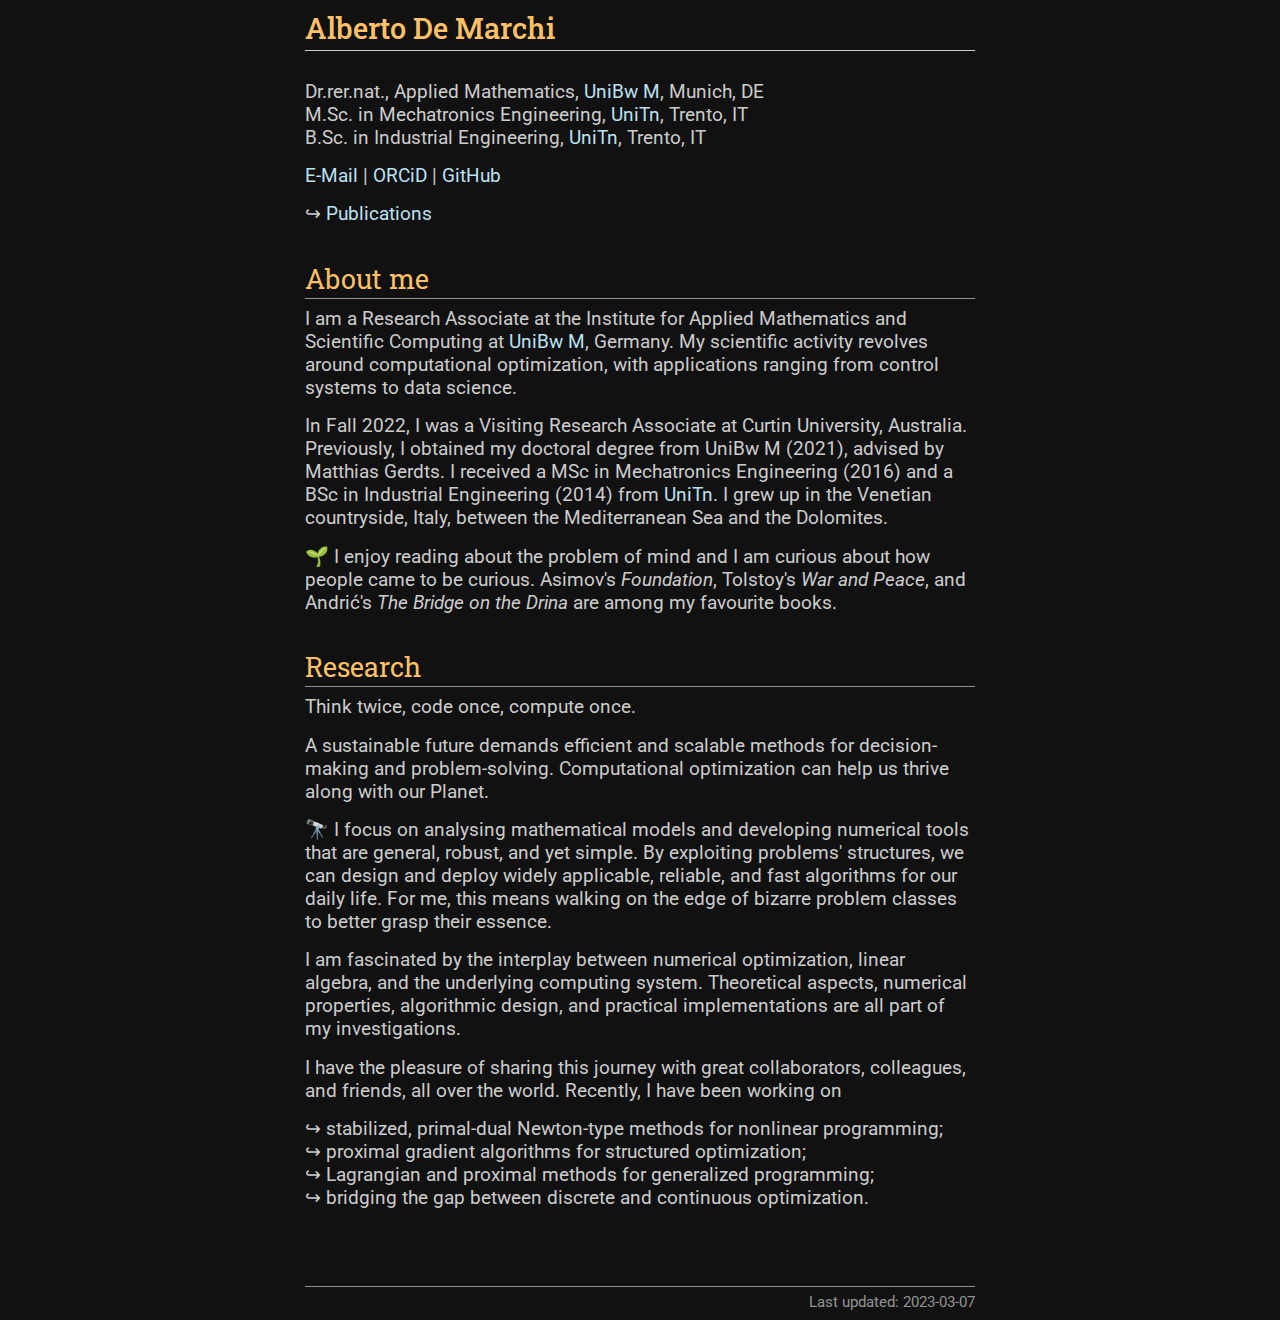
==== index.html @ a65fe492 "minor change home" ====
<!DOCTYPE html>
<html lang="en">

  <head>
    <meta charset="UTF-8">
    <meta name="viewport" content="width=device-width,initial-scale=1.0">
    <meta http-equiv="X-UA-Compatible" content="ie=edge">
    <link rel="stylesheet" href="css/style.css">
		<link rel="apple-touch-icon" sizes="180x180" href="img/apple-touch-icon.png">
		<link rel="icon" type="image/png" sizes="32x32" href="img/favicon-32x32.png">
		<link rel="icon" type="image/png" sizes="16x16" href="img/favicon-16x16.png">
		<link rel="manifest" href="img/site.webmanifest">
		<meta name="theme-color" content="#ffffff">
    <title>Alberto De Marchi</title>
  </head>

<body>

<div id="layout-content">

<div id="toptitle">
	<a href="index.html"><h1>Alberto De Marchi</h1></a>
</div>

<p>
	Dr.rer.nat., Applied Mathematics, <a href="https://www.unibw.de/home">UniBw M</a>, Munich, DE <br />
	M.Sc. in Mechatronics Engineering, <a href="https://www.dii.unitn.it/">UniTn</a>, Trento, IT <br />
	B.Sc. in Industrial Engineering, <a href="https://www.dii.unitn.it/">UniTn</a>, Trento, IT
</p>
<p>
	<a href="mailto:aldmarchi@gmail.com">E-Mail</a> |
  <a href="https://orcid.org/0000-0002-3545-6898">ORCiD</a> |
	<!--<a href="https://scholar.google.com/citations?hl=en&user=_fYtFysAAAAJ&view_op=list_works&sortby=pubdate">Google Scholar</a> |-->
	<a href="https://www.github.com/aldma">GitHub</a>
</p>

<p>
	&#8618; <a href="publications.html"> Publications </a>
	<!--&#8618; <a href="teaching.html"> Teaching </a>  <br>-->
	<!--&#8618; <a href="software.html"> Software </a>-->
</p>

<h2>About me</h2>

<p>
	I am a Research Associate at the Institute for Applied Mathematics and Scientific Computing at <a href="https://www.unibw.de/lrt1">UniBw M</a>, Germany.
	My scientific activity revolves around computational optimization, with applications ranging from control systems to data science.
</p>
<p>
	In Fall 2022, I was a Visiting Research Associate at Curtin University, Australia.
	Previously, I obtained my doctoral degree from UniBw M (2021), advised by Matthias Gerdts.
	I received a MSc in Mechatronics Engineering (2016) and a BSc in Industrial Engineering (2014) from <a href="https://www.dii.unitn.it/">UniTn</a>.
	I grew up in the Venetian countryside, Italy, between the Mediterranean Sea and the Dolomites.
</p>
<p>
	&#x1F331; I enjoy reading about the problem of mind and I am curious about how people came to be curious. Asimov's <em>Foundation</em>,
	Tolstoy's <em>War and Peace</em>, and Andrić's <em>The Bridge on the Drina</em> are among my favourite books.
</p>

<h2>Research</h2>

<p>
	Think twice, code once, compute once.
</p>
<p>
	A sustainable future demands efficient and scalable methods for decision-making and problem-solving.
	Computational optimization can help us thrive along with our Planet.
</p>
<p>
	&#x1F52D;
	I focus on analysing mathematical models and developing numerical tools that are general, robust, and yet simple.
	By exploiting problems' structures, we can design and deploy widely applicable, reliable, and fast algorithms for our daily life.
	For me, this means walking on the edge of bizarre problem classes to better grasp their essence.
</p>
<p>
	I am fascinated by the interplay between numerical optimization, linear algebra, and the underlying computing system.
	Theoretical aspects, numerical properties, algorithmic design, and practical implementations are all part of my investigations.
</p>
<p>
	I have the pleasure of sharing this journey with great collaborators, colleagues, and friends, all over the world.
	Recently, I have been working on
	<p>
		&#8618; stabilized, primal-dual Newton-type methods for nonlinear programming; <br>
		&#8618; proximal gradient algorithms for structured optimization; <br>
		&#8618; Lagrangian and proximal methods for generalized programming; <br>
		&#8618; bridging the gap between discrete and continuous optimization.
	</p>
</p>

<div id="footer" align=right>
	<a>Last updated: 2023-03-07</a>
</div>

</div>

</body>
</html>
---- css/style.css ----
@import url('https://fonts.googleapis.com/css2?family=Roboto+Slab&display=swap');
@import url('https://fonts.googleapis.com/css2?family=Roboto&display=swap');

body {
	background-color: #111111;
	color: #cccccc;
	font-family: 'Roboto', sans-serif;
	font-size: 1.2em;
	padding-bottom: 8px;
	margin: 0;
}

#layout-content {
	padding-top: 0.0em;
	padding-left: 1.0em;
	padding-right: 1.0em;
	border: none;
	background: #111111;
	text-align: left;
	vertical-align: top;
	max-width: 670px;
	margin: 0 auto;
}

/* #ffc167; very light orange */
/* #bce2f2; very soft blue */
/* #939393; suva grey */

a {
	color: #bce2f2; /* very soft blue */
	text-decoration: none;
}

a:hover {
	color: #ffc167; /* very light orange */
	cursor: pointer;
}

div#toptitle {
	padding-bottom: 0.2em;
	margin-bottom: 1.5em;
	border-bottom: 1px solid
}

div#toptitle + h2, div#toptitle + h3 {
	margin-top: -0.7em;
}

em {
	font-style: italic;
}

h1, h2, h3, h4, h5, h6 {
	font-family: 'Roboto Slab', serif;
	color: #ffc167; /* very light orange */
	font-weight: normal;
}

h1, h2, h3 {
	margin-top: 0.7em;
	margin-bottom: 0.3em;
	padding-bottom: 0.2em;
	line-height: 1.0;
	padding-top: 0.5em;
	border-bottom: 1px solid #939393; /* suva grey */
}

h1 {
	font-size: 150%;
	font-weight: 500;
}

h2 {
	padding-top: 0.8em;
	font-size: 140%;
}

h2 + h3 {
	padding-top: 0.2em;
}

h3 {
	font-size: 120%;
	border-bottom: none;
}

h4, h5, h6 {
	color: #939393; /* suva grey */
}

p {
	margin-top: 0.0em;
	margin-bottom: 0.8em;
	padding: 0;
	/*line-height: 1.3;*/
}

div#footer {
	border-top: 1pt solid #939393; /* suva grey */
	padding-top: 0.1em;
	margin-top: 4.0em;
}

div#footer a {
	font-size: 80%;
	color: #939393; /* suva grey */
}

dl {
	margin-top: 0.2em;
	padding-top: 0;
	margin-bottom: 0.8em;
}

dt {
	margin-top: 0.5em;
	margin-bottom: 0;
}

dl {
	margin-left: 20px;
}

dd > *:first-child {
	margin-top: 0;
}

dd p {
	margin-bottom: 0.3em;
}

#layout-content h1:first-child, #layout-content h2:first-child, #layout-content h3:first-child {
	margin-top: -0.7em;
}

div#toptitle h1, #layout-content div#toptitle h1 {
	margin-bottom: 0.0em;
	padding-bottom: 0.1em;
	padding-top: 0;
	margin-top: 0.5em;
	border-bottom: none;
}

.bib-info {
	font-size: 0.8em;
	color: #939393; /* suva grey */
}

.bib-title {
	font-size: 1em;
	font-style: normal;
	margin-top: 0.5ex;
}

.author {
	font-style: normal;
	font-variant: small-caps;
	text-transform: lowercase;
	font-size: 1.2em;
}

.bib-links {
    white-space: nowrap;
}

div.bib-abstract {
    font-size: 0.8em;
    font-weight: normal;
    display: none;
    margin-top: 1ex;
    margin-bottom: 1ex;
    padding: 0 8pt;
    margin-left: 2pt;
    border-left: 1pt solid #939393; /* suva grey */
}

div.bib-bibtex {
	font-family: monospace;
    font-size: 0.8em;
    font-weight: normal;
}
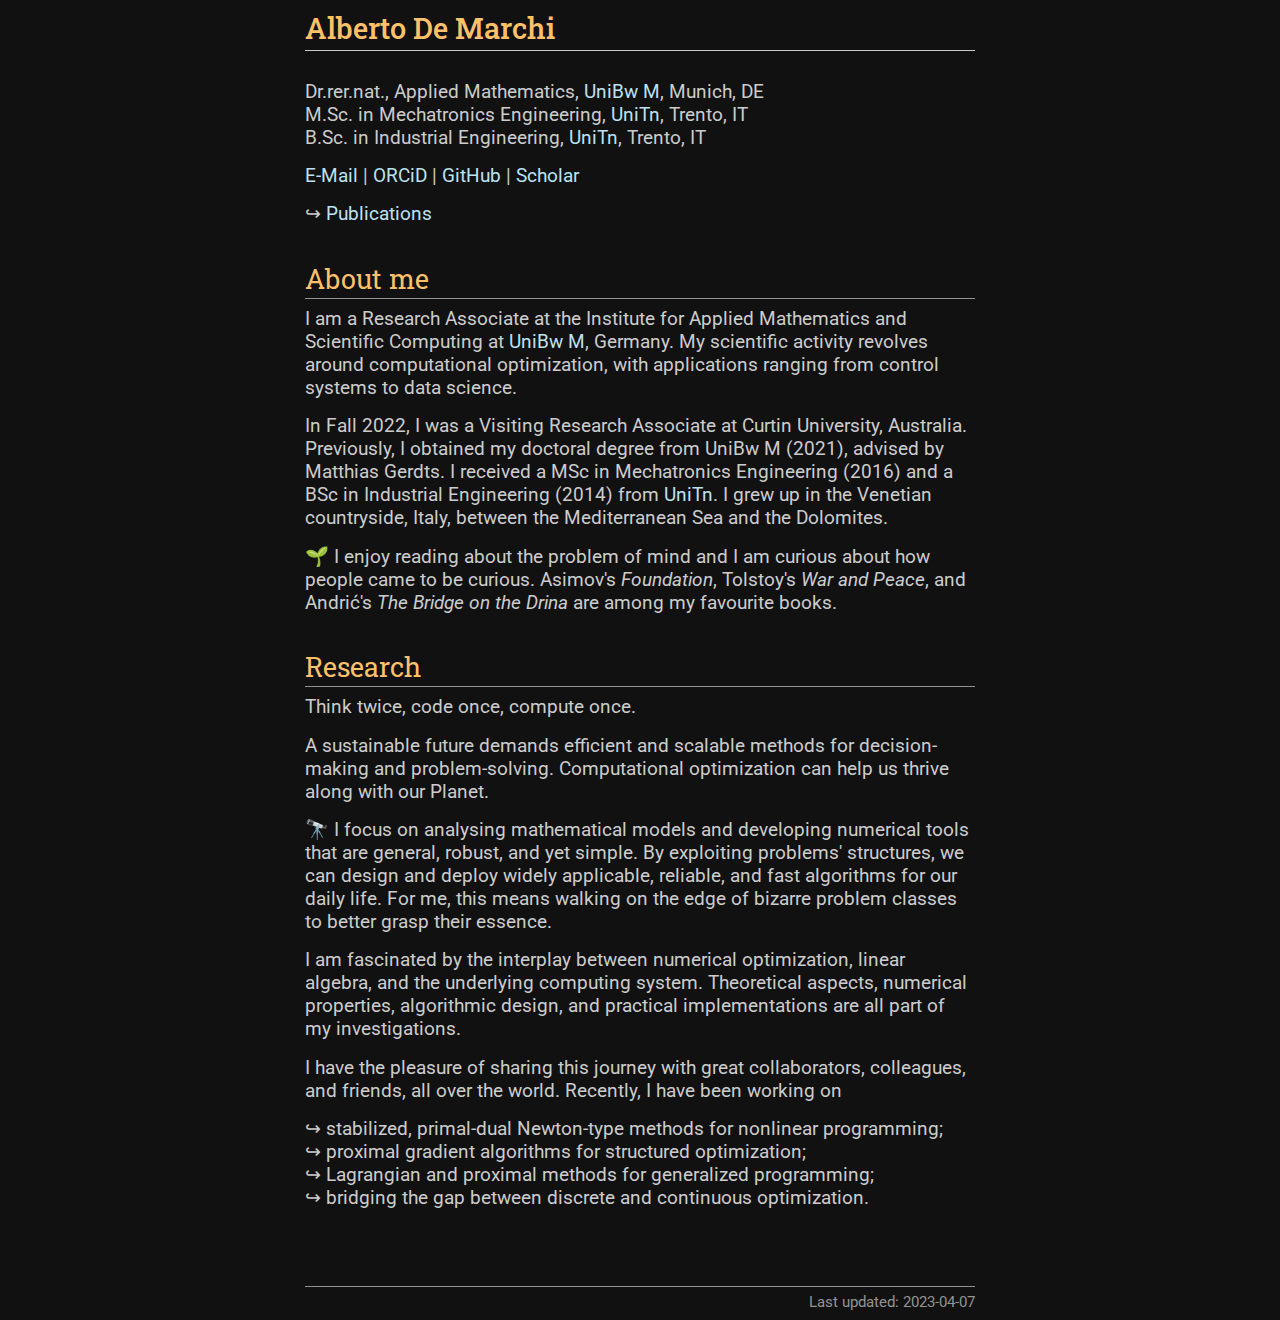
==== commit fc572ea7: "add link to Google Scholar" ====
--- a/index.html
+++ b/index.html
@@ -29,9 +29,9 @@
 </p>
 <p>
 	<a href="mailto:aldmarchi@gmail.com">E-Mail</a> |
-  <a href="https://orcid.org/0000-0002-3545-6898">ORCiD</a> |
-	<!--<a href="https://scholar.google.com/citations?hl=en&user=_fYtFysAAAAJ&view_op=list_works&sortby=pubdate">Google Scholar</a> |-->
-	<a href="https://www.github.com/aldma">GitHub</a>
+  	<a href="https://orcid.org/0000-0002-3545-6898" target="_blank" rel="noopener noreferrer">ORCiD</a> |
+	<a href="https://www.github.com/aldma" target="_blank" rel="noopener noreferrer">GitHub</a> |
+	<a href="https://scholar.google.com/citations?user=_fYtFysAAAAJ&hl=en" target="_blank" rel="noopener noreferrer">Scholar</a>
 </p>
 
 <p>
@@ -88,7 +88,7 @@
 </p>
 
 <div id="footer" align=right>
-	<a>Last updated: 2023-03-07</a>
+	<a>Last updated: 2023-04-07</a>
 </div>
 
 </div>
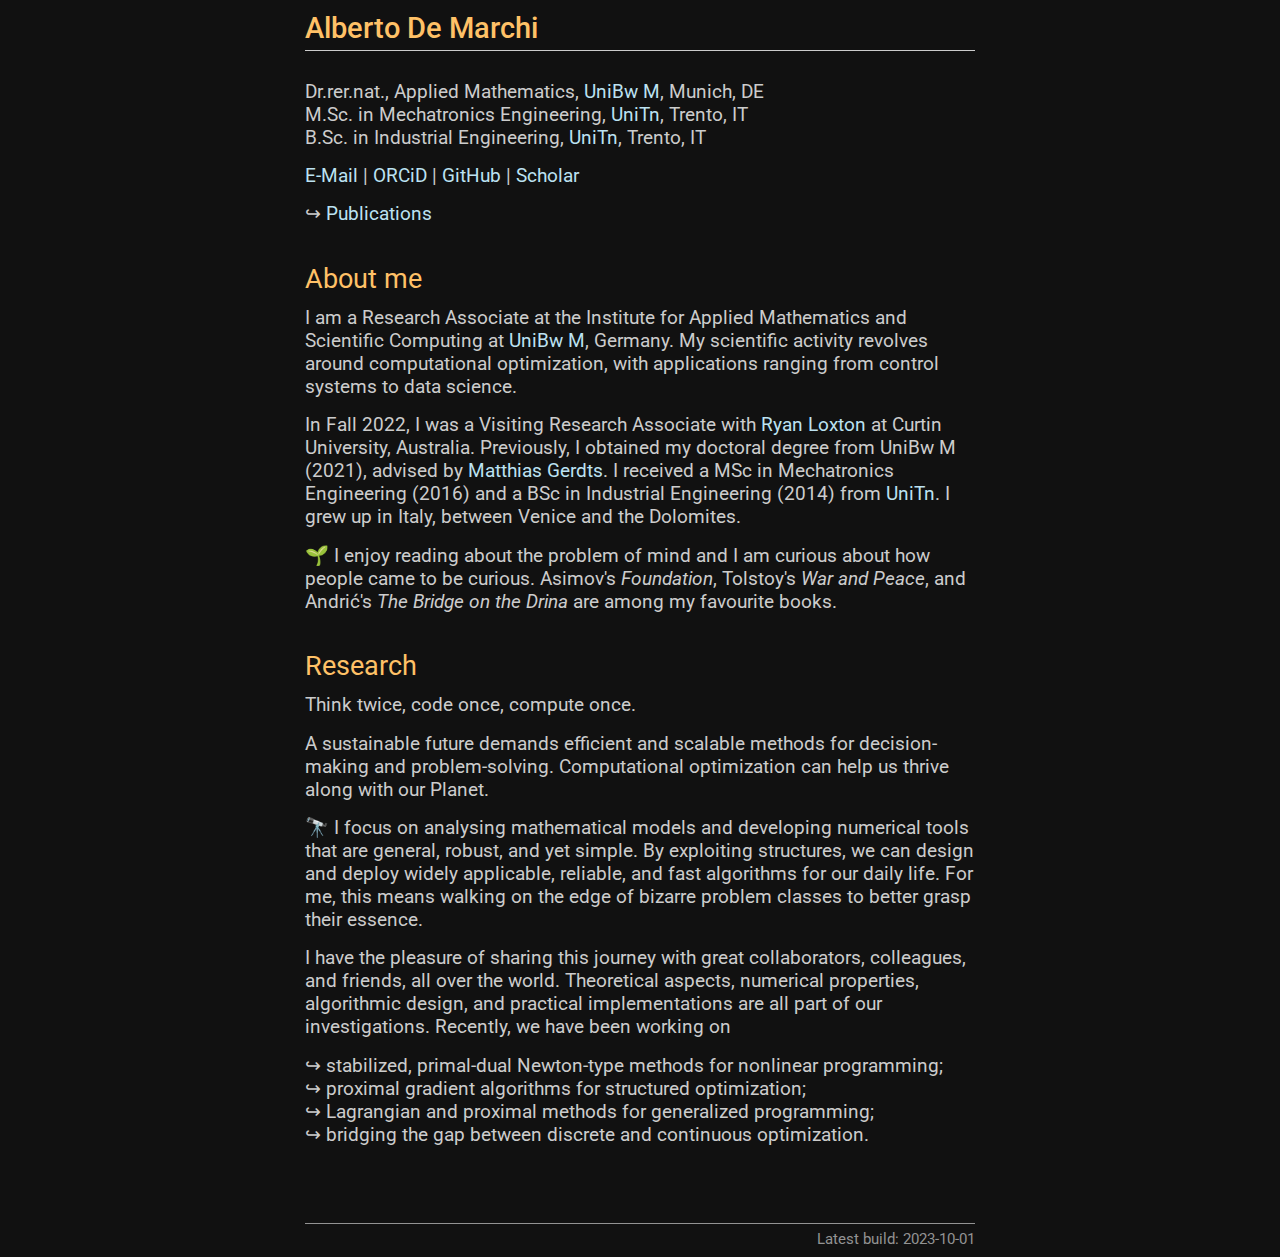
==== commit 1159a036: "revise home index" ====
--- a/index.html
+++ b/index.html
@@ -47,10 +47,10 @@
 	My scientific activity revolves around computational optimization, with applications ranging from control systems to data science.
 </p>
 <p>
-	In Fall 2022, I was a Visiting Research Associate at Curtin University, Australia.
-	Previously, I obtained my doctoral degree from UniBw M (2021), advised by Matthias Gerdts.
+	In Fall 2022, I was a Visiting Research Associate with <a href="https://research.curtin.edu.au/optimisation/">Ryan Loxton</a> at Curtin University, Australia.
+	Previously, I obtained my doctoral degree from UniBw M (2021), advised by <a href="https://www.unibw.de/ingmathe">Matthias Gerdts</a>.
 	I received a MSc in Mechatronics Engineering (2016) and a BSc in Industrial Engineering (2014) from <a href="https://www.dii.unitn.it/">UniTn</a>.
-	I grew up in the Venetian countryside, Italy, between the Mediterranean Sea and the Dolomites.
+	I grew up in Italy, between Venice and the Dolomites.
 </p>
 <p>
 	&#x1F331; I enjoy reading about the problem of mind and I am curious about how people came to be curious. Asimov's <em>Foundation</em>,
@@ -69,16 +69,14 @@
 <p>
 	&#x1F52D;
 	I focus on analysing mathematical models and developing numerical tools that are general, robust, and yet simple.
-	By exploiting problems' structures, we can design and deploy widely applicable, reliable, and fast algorithms for our daily life.
+	By exploiting structures, we can design and deploy widely applicable, reliable, and fast algorithms for our daily life.
 	For me, this means walking on the edge of bizarre problem classes to better grasp their essence.
-</p>
-<p>
-	I am fascinated by the interplay between numerical optimization, linear algebra, and the underlying computing system.
-	Theoretical aspects, numerical properties, algorithmic design, and practical implementations are all part of my investigations.
+	<!--I am fascinated by the interplay between numerical optimization, linear algebra, and the underlying computing system.-->
 </p>
 <p>
 	I have the pleasure of sharing this journey with great collaborators, colleagues, and friends, all over the world.
-	Recently, I have been working on
+	Theoretical aspects, numerical properties, algorithmic design, and practical implementations are all part of our investigations.
+	Recently, we have been working on
 	<p>
 		&#8618; stabilized, primal-dual Newton-type methods for nonlinear programming; <br>
 		&#8618; proximal gradient algorithms for structured optimization; <br>
@@ -88,7 +86,7 @@
 </p>
 
 <div id="footer" align=right>
-	<a>Last updated: 2023-04-07</a>
+	<a>Latest build: 2023-10-01</a>
 </div>
 
 </div>
--- a/css/style.css
+++ b/css/style.css
@@ -51,7 +51,7 @@
 }
 
 h1, h2, h3, h4, h5, h6 {
-	font-family: 'Roboto Slab', serif;
+	/*font-family: 'Roboto Slab', serif;*/
 	color: #ffc167; /* very light orange */
 	font-weight: normal;
 }
@@ -73,6 +73,7 @@
 h2 {
 	padding-top: 0.8em;
 	font-size: 140%;
+	border-bottom: none;
 }
 
 h2 + h3 {
@@ -142,21 +143,21 @@
 }
 
 .bib-info {
-	font-size: 0.8em;
+	font-size: 90%;
 	color: #939393; /* suva grey */
 }
 
 .bib-title {
-	font-size: 1em;
+	font-size: 110%;
 	font-style: normal;
 	margin-top: 0.5ex;
 }
 
 .author {
+	font-size: 110%;
 	font-style: normal;
 	font-variant: small-caps;
 	text-transform: lowercase;
-	font-size: 1.2em;
 }
 
 .bib-links {
@@ -164,7 +165,7 @@
 }
 
 div.bib-abstract {
-    font-size: 0.8em;
+    font-size: 90%;
     font-weight: normal;
     display: none;
     margin-top: 1ex;
@@ -175,7 +176,7 @@
 }
 
 div.bib-bibtex {
+    font-size: 90%;
 	font-family: monospace;
-    font-size: 0.8em;
     font-weight: normal;
 }
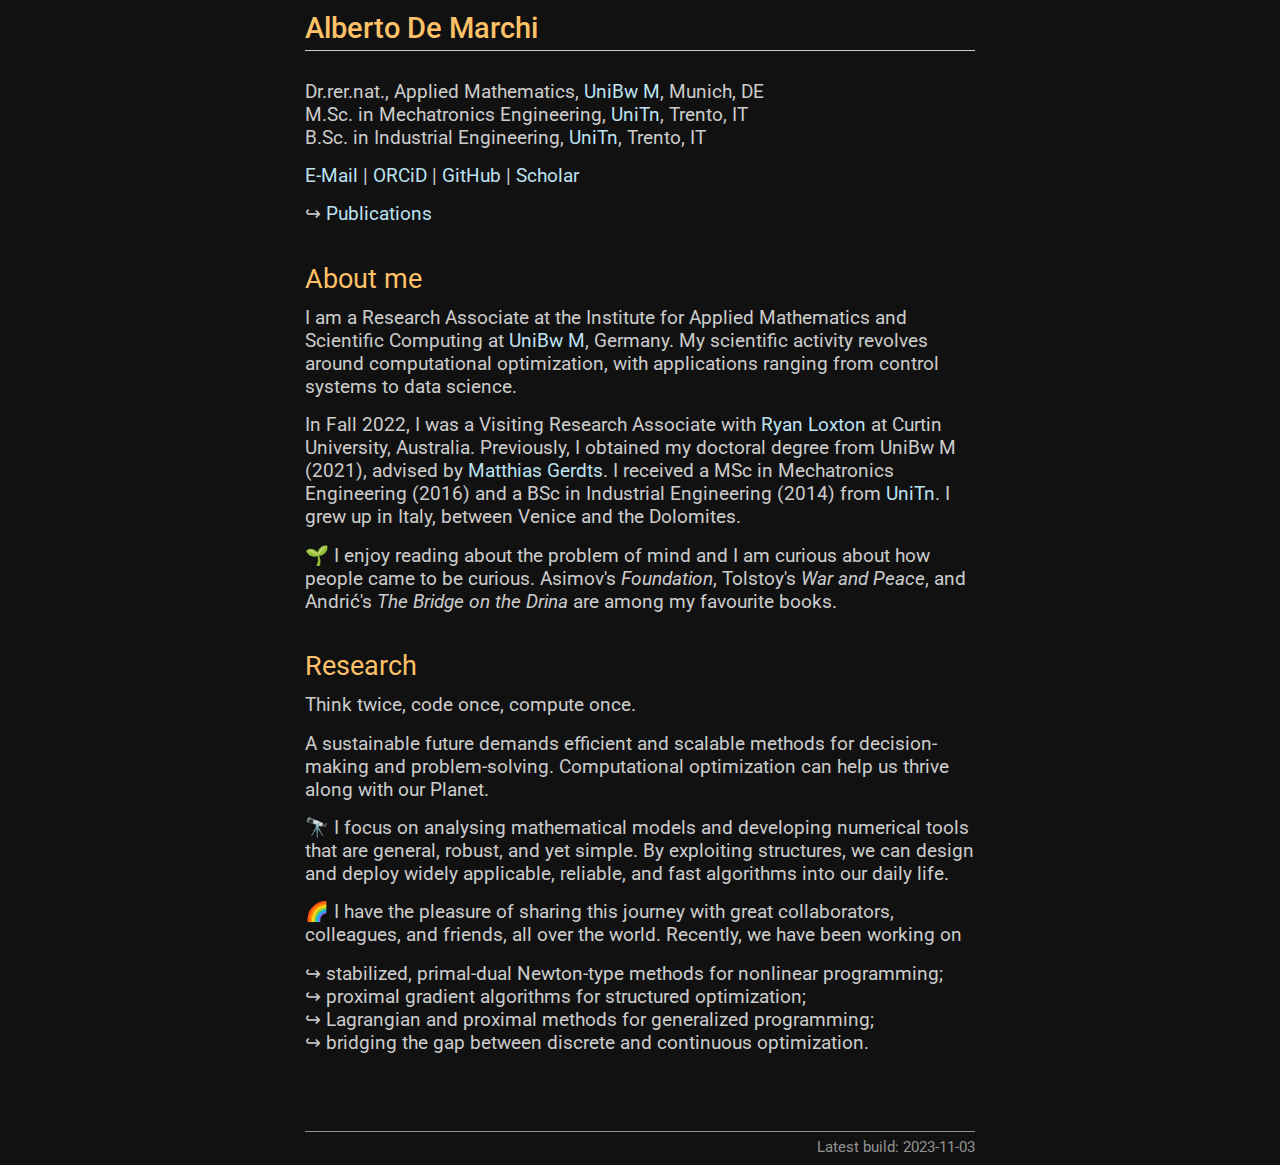
==== commit 7a7ee73d: "update home with rainbow" ====
--- a/index.html
+++ b/index.html
@@ -1,95 +1,111 @@
 <!DOCTYPE html>
 <html lang="en">
 
-  <head>
-    <meta charset="UTF-8">
-    <meta name="viewport" content="width=device-width,initial-scale=1.0">
-    <meta http-equiv="X-UA-Compatible" content="ie=edge">
-    <link rel="stylesheet" href="css/style.css">
-		<link rel="apple-touch-icon" sizes="180x180" href="img/apple-touch-icon.png">
-		<link rel="icon" type="image/png" sizes="32x32" href="img/favicon-32x32.png">
-		<link rel="icon" type="image/png" sizes="16x16" href="img/favicon-16x16.png">
-		<link rel="manifest" href="img/site.webmanifest">
-		<meta name="theme-color" content="#ffffff">
-    <title>Alberto De Marchi</title>
-  </head>
+<head>
+	<meta charset="UTF-8">
+	<meta name="viewport" content="width=device-width,initial-scale=1.0">
+	<meta http-equiv="X-UA-Compatible" content="ie=edge">
+	<link rel="stylesheet" href="css/style.css">
+	<link rel="apple-touch-icon" sizes="180x180" href="img/apple-touch-icon.png">
+	<link rel="icon" type="image/png" sizes="32x32" href="img/favicon-32x32.png">
+	<link rel="icon" type="image/png" sizes="16x16" href="img/favicon-16x16.png">
+	<link rel="manifest" href="img/site.webmanifest">
+	<meta name="theme-color" content="#ffffff">
+	<title>Alberto De Marchi</title>
+</head>
 
 <body>
 
-<div id="layout-content">
+	<div id="layout-content">
 
-<div id="toptitle">
-	<a href="index.html"><h1>Alberto De Marchi</h1></a>
-</div>
+		<div id="toptitle">
+			<a href="index.html">
+				<h1>Alberto De Marchi</h1>
+			</a>
+		</div>
 
-<p>
-	Dr.rer.nat., Applied Mathematics, <a href="https://www.unibw.de/home">UniBw M</a>, Munich, DE <br />
-	M.Sc. in Mechatronics Engineering, <a href="https://www.dii.unitn.it/">UniTn</a>, Trento, IT <br />
-	B.Sc. in Industrial Engineering, <a href="https://www.dii.unitn.it/">UniTn</a>, Trento, IT
-</p>
-<p>
-	<a href="mailto:aldmarchi@gmail.com">E-Mail</a> |
-  	<a href="https://orcid.org/0000-0002-3545-6898" target="_blank" rel="noopener noreferrer">ORCiD</a> |
-	<a href="https://www.github.com/aldma" target="_blank" rel="noopener noreferrer">GitHub</a> |
-	<a href="https://scholar.google.com/citations?user=_fYtFysAAAAJ&hl=en" target="_blank" rel="noopener noreferrer">Scholar</a>
-</p>
+		<p>
+			Dr.rer.nat., Applied Mathematics, <a href="https://www.unibw.de/home">UniBw M</a>, Munich, DE <br />
+			M.Sc. in Mechatronics Engineering, <a href="https://www.dii.unitn.it/">UniTn</a>, Trento, IT <br />
+			B.Sc. in Industrial Engineering, <a href="https://www.dii.unitn.it/">UniTn</a>, Trento, IT
+		</p>
+		<p>
+			<a href="mailto:aldmarchi@gmail.com">E-Mail</a> |
+			<a href="https://orcid.org/0000-0002-3545-6898" target="_blank" rel="noopener noreferrer">ORCiD</a> |
+			<a href="https://www.github.com/aldma" target="_blank" rel="noopener noreferrer">GitHub</a> |
+			<a href="https://scholar.google.com/citations?user=_fYtFysAAAAJ&hl=en" target="_blank"
+				rel="noopener noreferrer">Scholar</a>
+		</p>
 
-<p>
-	&#8618; <a href="publications.html"> Publications </a>
-	<!--&#8618; <a href="teaching.html"> Teaching </a>  <br>-->
-	<!--&#8618; <a href="software.html"> Software </a>-->
-</p>
+		<p>
+			&#8618; <a href="publications.html"> Publications </a>
+			<!--&#8618; <a href="teaching.html"> Teaching </a>  <br>-->
+			<!--&#8618; <a href="software.html"> Software </a>-->
+		</p>
 
-<h2>About me</h2>
+		<h2>About me</h2>
 
-<p>
-	I am a Research Associate at the Institute for Applied Mathematics and Scientific Computing at <a href="https://www.unibw.de/lrt1">UniBw M</a>, Germany.
-	My scientific activity revolves around computational optimization, with applications ranging from control systems to data science.
-</p>
-<p>
-	In Fall 2022, I was a Visiting Research Associate with <a href="https://research.curtin.edu.au/optimisation/">Ryan Loxton</a> at Curtin University, Australia.
-	Previously, I obtained my doctoral degree from UniBw M (2021), advised by <a href="https://www.unibw.de/ingmathe">Matthias Gerdts</a>.
-	I received a MSc in Mechatronics Engineering (2016) and a BSc in Industrial Engineering (2014) from <a href="https://www.dii.unitn.it/">UniTn</a>.
-	I grew up in Italy, between Venice and the Dolomites.
-</p>
-<p>
-	&#x1F331; I enjoy reading about the problem of mind and I am curious about how people came to be curious. Asimov's <em>Foundation</em>,
-	Tolstoy's <em>War and Peace</em>, and Andrić's <em>The Bridge on the Drina</em> are among my favourite books.
-</p>
+		<p>
+			I am a Research Associate at the Institute for Applied Mathematics and Scientific Computing at <a
+				href="https://www.unibw.de/lrt1">UniBw M</a>, Germany.
+			My scientific activity revolves around computational optimization, with applications ranging from control
+			systems to data science.
+		</p>
+		<p>
+			In Fall 2022, I was a Visiting Research Associate with <a
+				href="https://research.curtin.edu.au/optimisation/">Ryan Loxton</a> at Curtin University, Australia.
+			Previously, I obtained my doctoral degree from UniBw M (2021), advised by <a
+				href="https://www.unibw.de/ingmathe">Matthias Gerdts</a>.
+			I received a MSc in Mechatronics Engineering (2016) and a BSc in Industrial Engineering (2014) from <a
+				href="https://www.dii.unitn.it/">UniTn</a>.
+			I grew up in Italy, between Venice and the Dolomites.
+		</p>
+		<p>
+			&#x1F331; I enjoy reading about the problem of mind and I am curious about how people came to be curious.
+			Asimov's <em>Foundation</em>,
+			Tolstoy's <em>War and Peace</em>, and Andrić's <em>The Bridge on the Drina</em> are among my favourite
+			books.
+		</p>
 
-<h2>Research</h2>
+		<h2>Research</h2>
 
-<p>
-	Think twice, code once, compute once.
-</p>
-<p>
-	A sustainable future demands efficient and scalable methods for decision-making and problem-solving.
-	Computational optimization can help us thrive along with our Planet.
-</p>
-<p>
-	&#x1F52D;
-	I focus on analysing mathematical models and developing numerical tools that are general, robust, and yet simple.
-	By exploiting structures, we can design and deploy widely applicable, reliable, and fast algorithms for our daily life.
-	For me, this means walking on the edge of bizarre problem classes to better grasp their essence.
-	<!--I am fascinated by the interplay between numerical optimization, linear algebra, and the underlying computing system.-->
-</p>
-<p>
-	I have the pleasure of sharing this journey with great collaborators, colleagues, and friends, all over the world.
-	Theoretical aspects, numerical properties, algorithmic design, and practical implementations are all part of our investigations.
-	Recently, we have been working on
-	<p>
-		&#8618; stabilized, primal-dual Newton-type methods for nonlinear programming; <br>
-		&#8618; proximal gradient algorithms for structured optimization; <br>
-		&#8618; Lagrangian and proximal methods for generalized programming; <br>
-		&#8618; bridging the gap between discrete and continuous optimization.
-	</p>
-</p>
+		<p>
+			Think twice, code once, compute once.
+		</p>
+		<p>
+			A sustainable future demands efficient and scalable methods for decision-making and problem-solving.
+			Computational optimization can help us thrive along with our Planet.
+		</p>
+		<p>
+			&#x1F52D;
+			I focus on analysing mathematical models and developing numerical tools that are general, robust, and yet
+			simple.
+			By exploiting structures, we can design and deploy widely applicable, reliable, and fast algorithms into our
+			daily life.
+			<!--For me, this means walking on the edge of bizarre problem classes to better grasp their essence.-->
+			<!--I am fascinated by the interplay between numerical optimization, linear algebra, and the underlying computing system.-->
+		</p>
+		<p>
+			&#x1F308;
+			I have the pleasure of sharing this journey with great collaborators, colleagues, and friends, all over the
+			world.
+			<!--Theoretical aspects, numerical properties, algorithmic design, and practical implementations are all part of
+			our investigations.-->
+			Recently, we have been working on
+		<p>
+			&#8618; stabilized, primal-dual Newton-type methods for nonlinear programming; <br>
+			&#8618; proximal gradient algorithms for structured optimization; <br>
+			&#8618; Lagrangian and proximal methods for generalized programming; <br>
+			&#8618; bridging the gap between discrete and continuous optimization.
+		</p>
+		</p>
 
-<div id="footer" align=right>
-	<a>Latest build: 2023-10-01</a>
-</div>
+		<div id="footer" align=right>
+			<a>Latest build: 2023-11-03</a>
+		</div>
 
-</div>
+	</div>
 
 </body>
-</html>
+
+</html>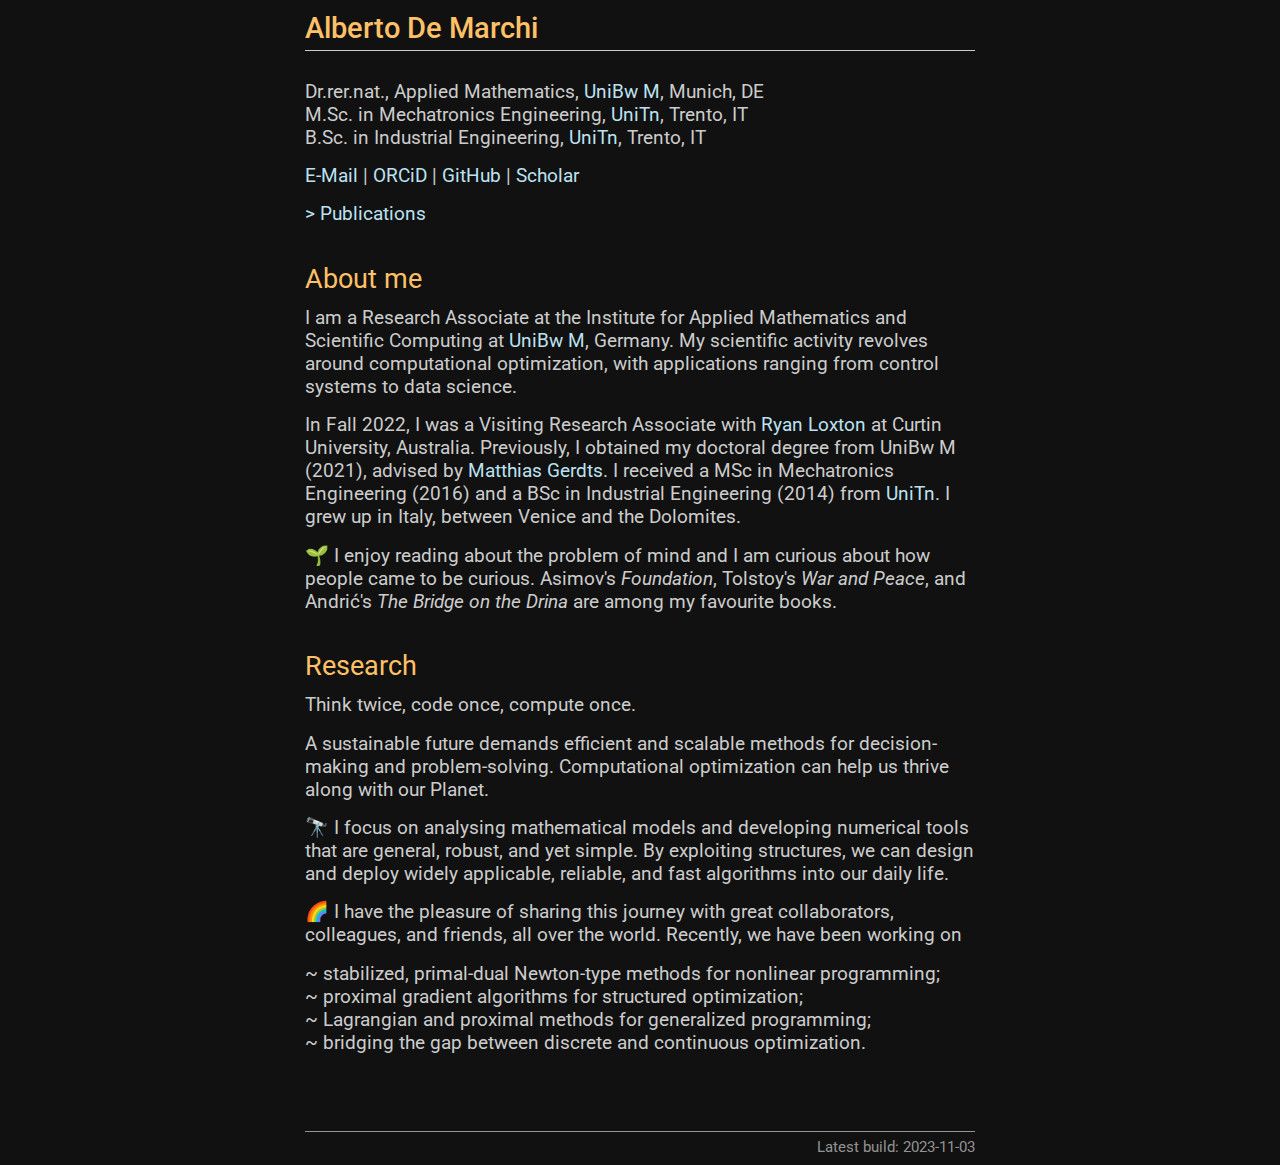
==== commit 8a06fdef: "change arrows (diff visual in diff browsers)" ====
--- a/index.html
+++ b/index.html
@@ -38,7 +38,7 @@
 		</p>
 
 		<p>
-			&#8618; <a href="publications.html"> Publications </a>
+			<a href="publications.html">> Publications </a>
 			<!--&#8618; <a href="teaching.html"> Teaching </a>  <br>-->
 			<!--&#8618; <a href="software.html"> Software </a>-->
 		</p>
@@ -93,10 +93,10 @@
 			our investigations.-->
 			Recently, we have been working on
 		<p>
-			&#8618; stabilized, primal-dual Newton-type methods for nonlinear programming; <br>
-			&#8618; proximal gradient algorithms for structured optimization; <br>
-			&#8618; Lagrangian and proximal methods for generalized programming; <br>
-			&#8618; bridging the gap between discrete and continuous optimization.
+			~ stabilized, primal-dual Newton-type methods for nonlinear programming; <br>
+			~ proximal gradient algorithms for structured optimization; <br>
+			~ Lagrangian and proximal methods for generalized programming; <br>
+			~ bridging the gap between discrete and continuous optimization.
 		</p>
 		</p>
 
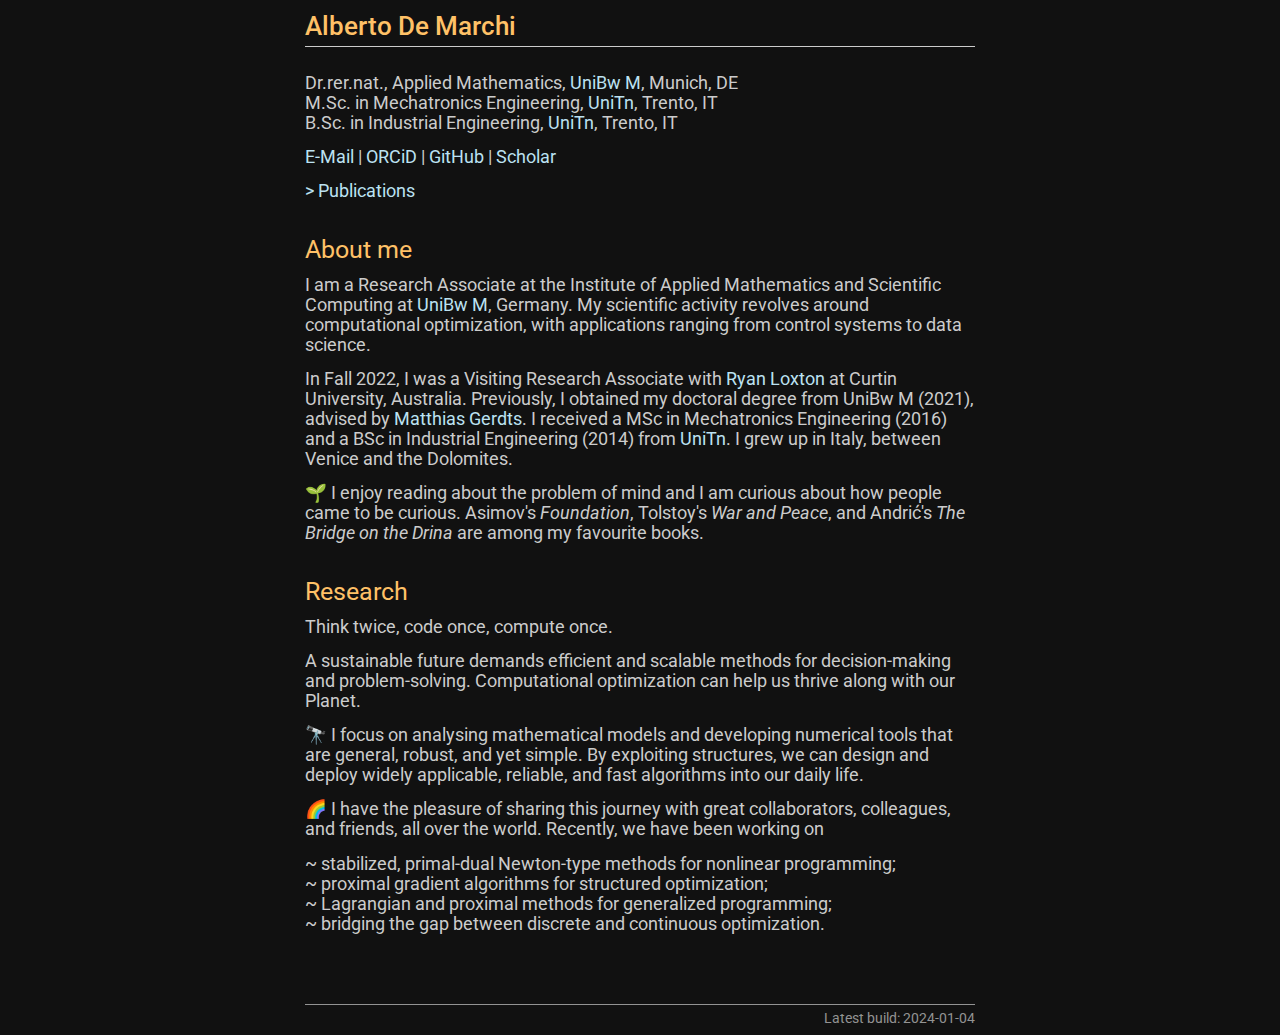
==== commit d0e5fcbd: "fix typo and formatting" ====
--- a/index.html
+++ b/index.html
@@ -46,18 +46,18 @@
 		<h2>About me</h2>
 
 		<p>
-			I am a Research Associate at the Institute for Applied Mathematics and Scientific Computing at <a
-				href="https://www.unibw.de/lrt1">UniBw M</a>, Germany.
+			I am a Research Associate at the Institute of Applied Mathematics and Scientific Computing at
+			<a href="https://www.unibw.de/lrt1">UniBw M</a>, Germany.
 			My scientific activity revolves around computational optimization, with applications ranging from control
 			systems to data science.
 		</p>
 		<p>
-			In Fall 2022, I was a Visiting Research Associate with <a
-				href="https://research.curtin.edu.au/optimisation/">Ryan Loxton</a> at Curtin University, Australia.
-			Previously, I obtained my doctoral degree from UniBw M (2021), advised by <a
-				href="https://www.unibw.de/ingmathe">Matthias Gerdts</a>.
-			I received a MSc in Mechatronics Engineering (2016) and a BSc in Industrial Engineering (2014) from <a
-				href="https://www.dii.unitn.it/">UniTn</a>.
+			In Fall 2022, I was a Visiting Research Associate with
+			<a href="https://research.curtin.edu.au/optimisation/">Ryan Loxton</a> at Curtin University, Australia.
+			Previously, I obtained my doctoral degree from UniBw M (2021), advised by
+			<a href="https://www.unibw.de/ingmathe">Matthias Gerdts</a>.
+			I received a MSc in Mechatronics Engineering (2016) and a BSc in Industrial Engineering (2014) from
+			<a href="https://www.dii.unitn.it/">UniTn</a>.
 			I grew up in Italy, between Venice and the Dolomites.
 		</p>
 		<p>
@@ -101,7 +101,7 @@
 		</p>
 
 		<div id="footer" align=right>
-			<a>Latest build: 2023-11-03</a>
+			<a>Latest build: 2024-01-04</a>
 		</div>
 
 	</div>
--- a/css/style.css
+++ b/css/style.css
@@ -5,7 +5,7 @@
 	background-color: #111111;
 	color: #cccccc;
 	font-family: 'Roboto', sans-serif;
-	font-size: 1.2em;
+	font-size: 1.1em;
 	padding-bottom: 8px;
 	margin: 0;
 }
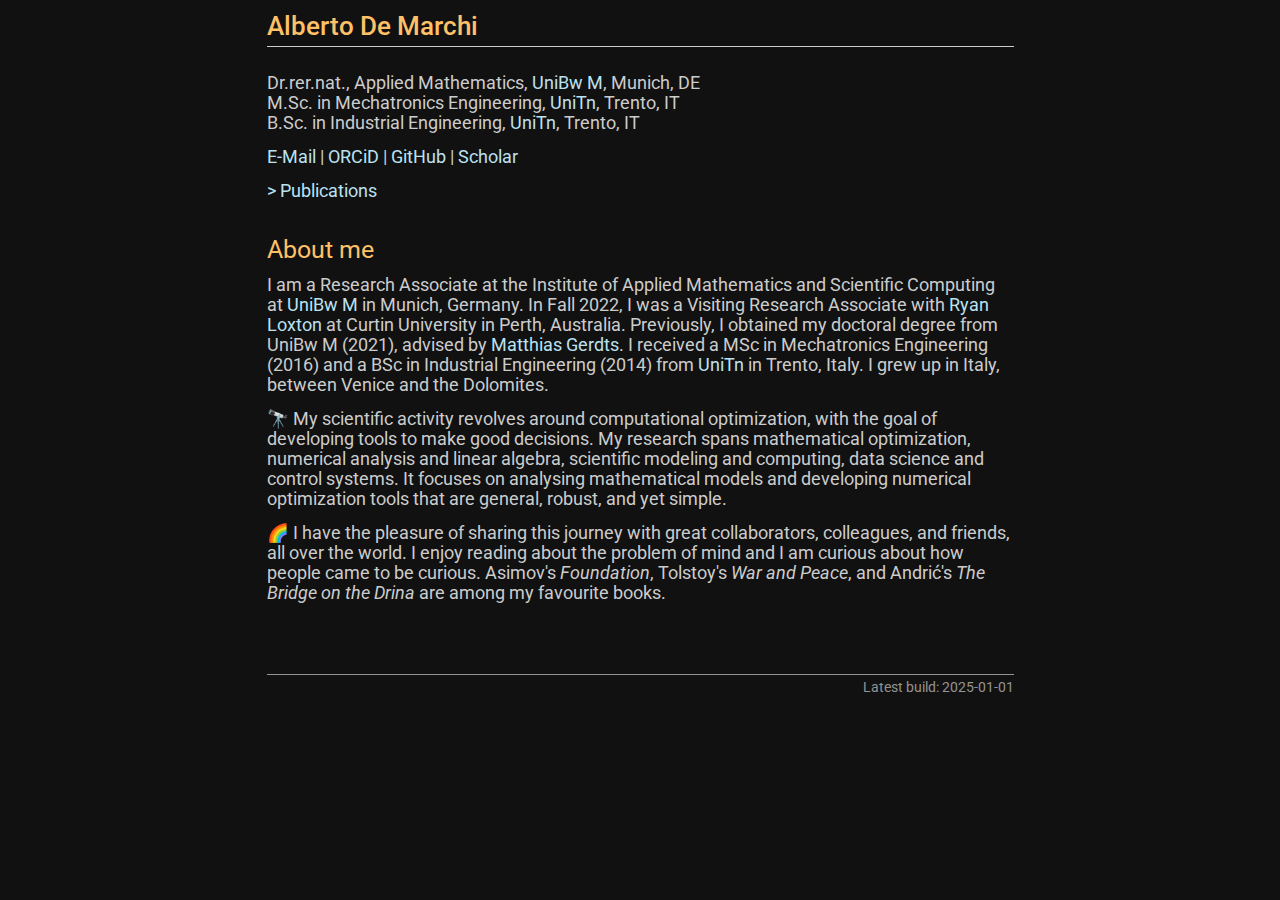
==== commit 2474517d: "streamlined home" ====
--- a/index.html
+++ b/index.html
@@ -47,61 +47,33 @@
 
 		<p>
 			I am a Research Associate at the Institute of Applied Mathematics and Scientific Computing at
-			<a href="https://www.unibw.de/lrt1">UniBw M</a>, Germany.
-			My scientific activity revolves around computational optimization, with applications ranging from control
-			systems to data science.
-		</p>
-		<p>
+			<a href="https://www.unibw.de/lrt1">UniBw M</a> in Munich, Germany.
 			In Fall 2022, I was a Visiting Research Associate with
-			<a href="https://research.curtin.edu.au/optimisation/">Ryan Loxton</a> at Curtin University, Australia.
+			<a href="https://research.curtin.edu.au/optimisation/">Ryan Loxton</a> at Curtin University in Perth, Australia.
 			Previously, I obtained my doctoral degree from UniBw M (2021), advised by
 			<a href="https://www.unibw.de/ingmathe">Matthias Gerdts</a>.
 			I received a MSc in Mechatronics Engineering (2016) and a BSc in Industrial Engineering (2014) from
-			<a href="https://www.dii.unitn.it/">UniTn</a>.
+			<a href="https://www.dii.unitn.it/">UniTn</a> in Trento, Italy.
 			I grew up in Italy, between Venice and the Dolomites.
 		</p>
 		<p>
-			&#x1F331; I enjoy reading about the problem of mind and I am curious about how people came to be curious.
+			&#x1F52D;
+			My scientific activity revolves around computational optimization, with the goal of developing tools to make good decisions.
+			My research spans mathematical optimization, numerical analysis and linear algebra, scientific modeling and computing, data science and control systems.
+			It focuses on analysing mathematical models and developing numerical optimization tools that are general, robust, and yet simple.
+		</p>
+		<p>
+			&#x1F308;
+			I have the pleasure of sharing this journey with great collaborators, colleagues, and friends, all over the
+			world.
+			I enjoy reading about the problem of mind and I am curious about how people came to be curious.
 			Asimov's <em>Foundation</em>,
 			Tolstoy's <em>War and Peace</em>, and Andrić's <em>The Bridge on the Drina</em> are among my favourite
 			books.
 		</p>
 
-		<h2>Research</h2>
-
-		<p>
-			Think twice, code once, compute once.
-		</p>
-		<p>
-			A sustainable future demands efficient and scalable methods for decision-making and problem-solving.
-			Computational optimization can help us thrive along with our Planet.
-		</p>
-		<p>
-			&#x1F52D;
-			I focus on analysing mathematical models and developing numerical tools that are general, robust, and yet
-			simple.
-			By exploiting structures, we can design and deploy widely applicable, reliable, and fast algorithms into our
-			daily life.
-			<!--For me, this means walking on the edge of bizarre problem classes to better grasp their essence.-->
-			<!--I am fascinated by the interplay between numerical optimization, linear algebra, and the underlying computing system.-->
-		</p>
-		<p>
-			&#x1F308;
-			I have the pleasure of sharing this journey with great collaborators, colleagues, and friends, all over the
-			world.
-			<!--Theoretical aspects, numerical properties, algorithmic design, and practical implementations are all part of
-			our investigations.-->
-			Recently, we have been working on
-		<p>
-			~ stabilized, primal-dual Newton-type methods for nonlinear programming; <br>
-			~ proximal gradient algorithms for structured optimization; <br>
-			~ Lagrangian and proximal methods for generalized programming; <br>
-			~ bridging the gap between discrete and continuous optimization.
-		</p>
-		</p>
-
 		<div id="footer" align=right>
-			<a>Latest build: 2024-01-04</a>
+			<a>Latest build: 2025-01-01</a>
 		</div>
 
 	</div>
--- a/css/style.css
+++ b/css/style.css
@@ -18,7 +18,7 @@
 	background: #111111;
 	text-align: left;
 	vertical-align: top;
-	max-width: 670px;
+	max-width: 747px;
 	margin: 0 auto;
 }
 
@@ -148,7 +148,7 @@
 }
 
 .bib-title {
-	font-size: 110%;
+	font-size: 100%;
 	font-style: normal;
 	margin-top: 0.5ex;
 }
